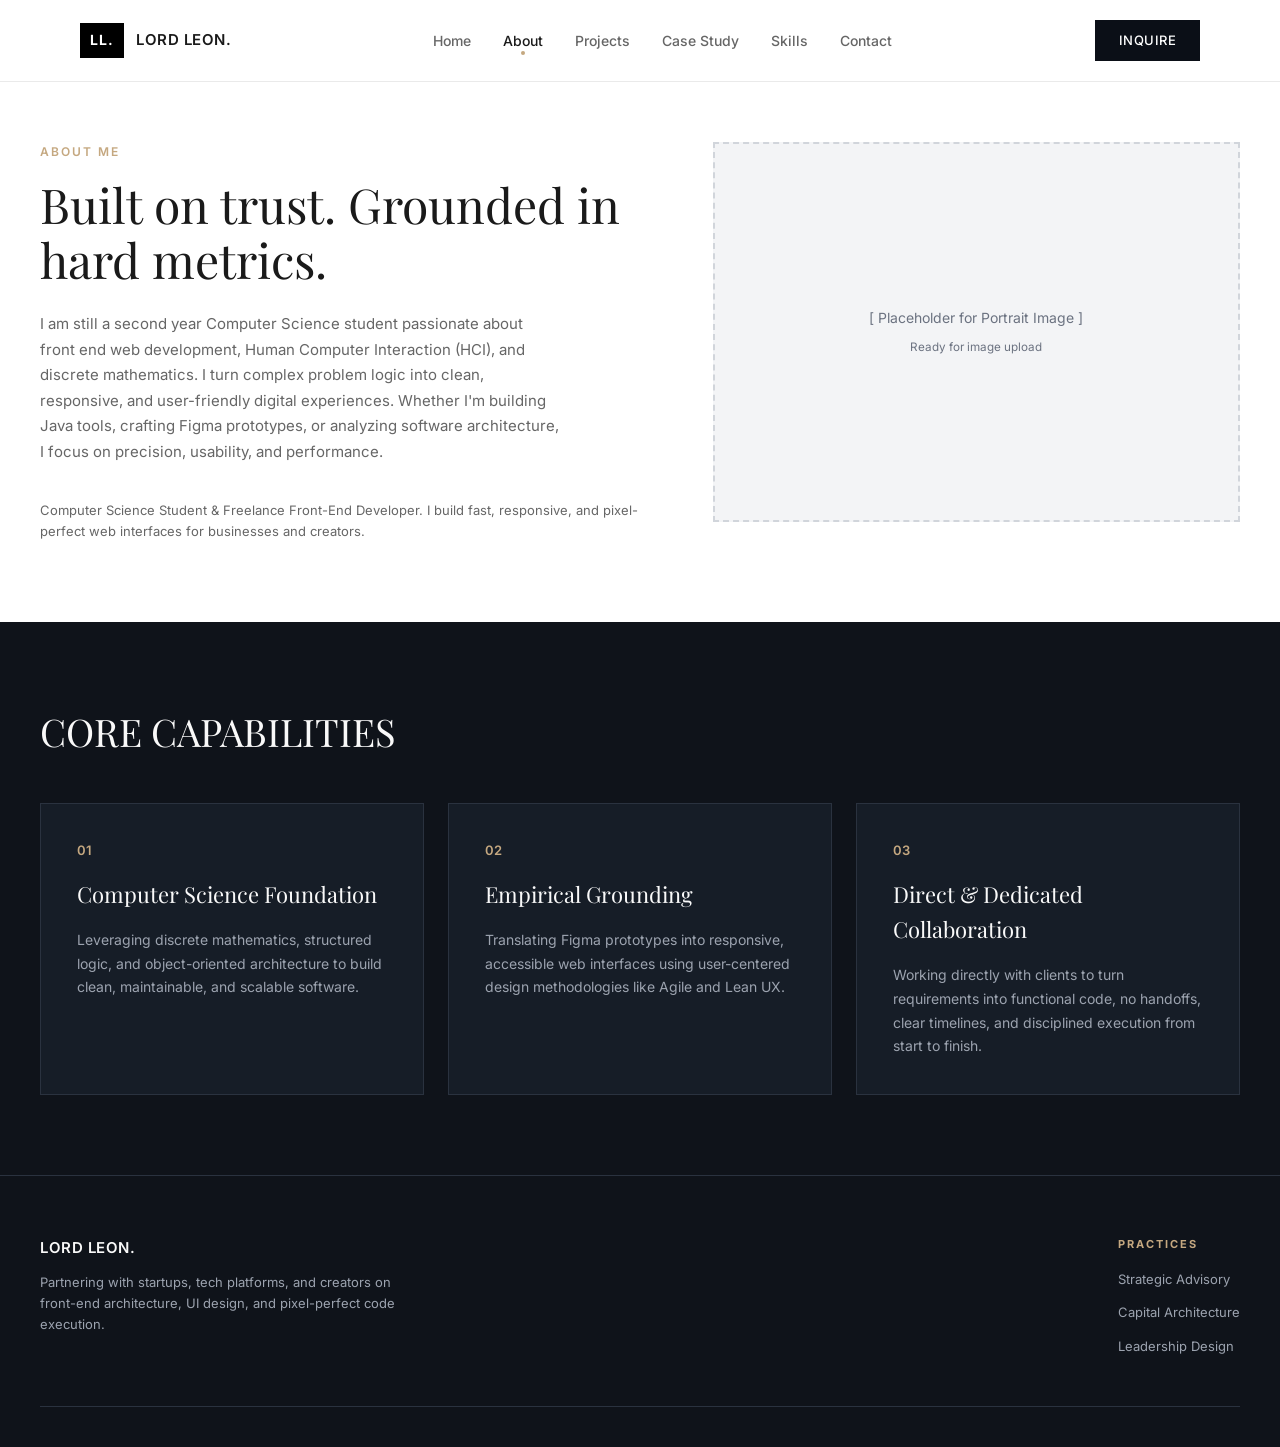
==== about.html @ 317cbf5c "Add files via upload" ====
<!DOCTYPE html>
<html lang="en">
<head>
    <meta charset="UTF-8">
    <meta name="viewport" content="width=device-width, initial-scale=1.0">
    <title>Lord Leon - About</title>
    <link rel="stylesheet" href="styles.css">
    <link href="https://fonts.googleapis.com/css2?family=Inter:wght@400;500;600&family=Playfair+Display:ital,wght@0,400;0,600;1,400&display=swap" rel="stylesheet">
</head>
<body>

    <header class="site-header">
        <div class="nav-container">
            <a href="home.html" class="brand">
                <span class="brand-logo">LL.</span>
                <span class="brand-name">LORD LEON.</span>
            </a>
            <ul class="nav-links">
                <li><a href="home.html">Home</a></li>
                <li><a href="about.html" class="active">About</a></li>
                <li><a href="projects.html">Projects</a></li>
                <li><a href="case-study.html">Case Study</a></li>
                <li><a href="skills.html">Skills</a></li>
                <li><a href="contact.html">Contact</a></li>
            </ul>
            <a href="contact.html" class="inquire-btn">INQUIRE</a>
        </div>
    </header>

    <section class="hero-section" style="background: #FFFFFF; color: var(--text-main);">
        <div class="hero-container" style="align-items: flex-start;">
            <div>
                <p class="hero-subtitle">ABOUT ME</p>
                <h1 class="hero-title" style="color: var(--text-main);">Built on trust. Grounded in hard metrics.</h1>
                <p class="hero-desc" style="color: var(--text-muted);">I am still a second year Computer Science student passionate about front end web development, Human Computer Interaction (HCI), and discrete mathematics. I turn complex problem logic into clean, responsive, and user-friendly digital experiences. Whether I'm building Java tools, crafting Figma prototypes, or analyzing software architecture, I focus on precision, usability, and performance.</p>
                <p style="font-size: 13px; color: var(--text-muted); margin-top: 24px;">Computer Science Student & Freelance Front-End Developer. I build fast, responsive, and pixel-perfect web interfaces for businesses and creators.</p>
            </div>
            <div>
                <div class="hero-image-placeholder" style="background: #F3F4F6; border-color: #D1D5DB; color: #6B7280; height: 380px;">
                    <span>[ Placeholder for Portrait Image ]</span>
                    <small style="margin-top: 8px;">Ready for image upload</small>
                </div>
            </div>
        </div>
    </section>

    <section class="content-section" style="background: var(--bg-dark); color: var(--text-light);">
        <div class="content-container">
            <h2 class="section-title" style="color: var(--text-light);">CORE CAPABILITIES</h2>
            <div class="grid-3">
                <div class="card-dark">
                    <span class="card-number">01</span>
                    <h3>Computer Science Foundation</h3>
                    <p>Leveraging discrete mathematics, structured logic, and object-oriented architecture to build clean, maintainable, and scalable software.</p>
                </div>
                <div class="card-dark">
                    <span class="card-number">02</span>
                    <h3>Empirical Grounding</h3>
                    <p>Translating Figma prototypes into responsive, accessible web interfaces using user-centered design methodologies like Agile and Lean UX.</p>
                </div>
                <div class="card-dark">
                    <span class="card-number">03</span>
                    <h3>Direct & Dedicated Collaboration</h3>
                    <p>Working directly with clients to turn requirements into functional code, no handoffs, clear timelines, and disciplined execution from start to finish.</p>
                </div>
            </div>
        </div>
    </section>

    <footer class="site-footer">
        <div class="footer-container">
            <div class="footer-brand">
                <h4>LORD LEON.</h4>
                <p>Partnering with startups, tech platforms, and creators on front-end architecture, UI design, and pixel-perfect code execution.</p>
            </div>
            <div class="footer-practices">
                <h5>PRACTICES</h5>
                <ul>
                    <li><a href="skills.html">Strategic Advisory</a></li>
                    <li><a href="skills.html">Capital Architecture</a></li>
                    <li><a href="skills.html">Leadership Design</a></li>
                </ul>
            </div>
        </div>
    </footer>

</body>
</html>
---- styles.css ----
*, *::before, *::after {
    box-sizing: border-box;
    margin: 0;
    padding: 0;
}

:root {
    --bg-light: #F9F9F9;
    --bg-dark: #0F131A;
    --bg-card-dark: #161D27;
    --text-main: #1A1A1A;
    --text-muted: #666666;
    --text-light: #F9F9F9;
    --text-gold: #C5A880;
    --border-color: #2A323F;
    --font-serif: "Playfair Display", Georgia, serif;
    --font-sans: "Inter", system-ui, -apple-system, sans-serif;
}

body {
    font-family: var(--font-sans);
    background-color: var(--bg-light);
    color: var(--text-main);
    line-height: 1.6;
    -webkit-font-smoothing: antialiased;
}

header.site-header {
    background: #FFFFFF;
    border-bottom: 1px solid #EAEAEA;
    position: sticky;
    top: 0;
    z-index: 1000;
}

.nav-container {
    max-width: 1200px;
    margin: 0 auto;
    padding: 20px 40px;
    display: flex;
    justify-content: space-between;
    align-items: center;
}

.brand {
    display: flex;
    align-items: center;
    gap: 12px;
    text-decoration: none;
    color: var(--text-main);
}

.brand-logo {
    background: #000000;
    color: #FFFFFF;
    font-weight: 700;
    font-size: 14px;
    padding: 6px 10px;
    letter-spacing: 1px;
}

.brand-name {
    font-weight: 600;
    font-size: 15px;
    letter-spacing: 0.5px;
}

.nav-links {
    display: flex;
    gap: 32px;
    list-style: none;
    align-items: center;
}

.nav-links a {
    text-decoration: none;
    color: var(--text-muted);
    font-size: 14px;
    font-weight: 500;
    transition: color 0.2s;
    position: relative;
    padding-bottom: 4px;
}

.nav-links a:hover,
.nav-links a.active {
    color: var(--text-main);
}

.nav-links a.active::after {
    content: '';
    position: absolute;
    bottom: -2px;
    left: 50%;
    transform: translateX(-50%);
    width: 4px;
    height: 4px;
    background: var(--text-gold);
    border-radius: 50%;
}

.inquire-btn {
    background: #0B0F17;
    color: #FFFFFF;
    padding: 10px 24px;
    font-size: 13px;
    font-weight: 500;
    text-decoration: none;
    letter-spacing: 0.5px;
    transition: background 0.2s;
}

.inquire-btn:hover {
    background: #1F2937;
}

.hero-section {
    background: var(--bg-dark);
    color: var(--text-light);
    padding: 60px 40px 80px 40px;
}

.hero-container {
    max-width: 1200px;
    margin: 0 auto;
    display: grid;
    grid-template-columns: 1.2fr 1fr;
    gap: 40px;
    align-items: center;
}

.hero-subtitle {
    color: var(--text-gold);
    font-size: 12px;
    text-transform: uppercase;
    letter-spacing: 2px;
    margin-bottom: 16px;
    font-weight: 600;
}

.hero-title {
    font-family: var(--font-serif);
    font-size: 48px;
    line-height: 1.15;
    margin-bottom: 24px;
    font-weight: 400;
}

.hero-desc {
    color: #9CA3AF;
    font-size: 15px;
    line-height: 1.7;
    margin-bottom: 36px;
    max-width: 520px;
}

.hero-buttons {
    display: flex;
    gap: 16px;
}

.btn-primary {
    background: transparent;
    border: 1px solid var(--text-gold);
    color: var(--text-light);
    padding: 12px 24px;
    font-size: 13px;
    text-decoration: none;
    transition: all 0.2s;
}

.btn-primary:hover {
    background: var(--text-gold);
    color: var(--bg-dark);
}

.btn-secondary {
    background: transparent;
    border: 1px solid var(--border-color);
    color: var(--text-light);
    padding: 12px 24px;
    font-size: 13px;
    text-decoration: none;
    transition: all 0.2s;
}

.btn-secondary:hover {
    border-color: #666;
}

.hero-image-placeholder {
    width: 100%;
    height: 420px;
    background: #1F2937;
    border: 2px dashed #374151;
    display: flex;
    flex-direction: column;
    align-items: center;
    justify-content: center;
    color: #9CA3AF;
    font-size: 14px;
    text-align: center;
    padding: 20px;
}

.content-section {
    background: var(--bg-light);
    color: var(--text-main);
    padding: 80px 40px;
}

.content-container {
    max-width: 1200px;
    margin: 0 auto;
}

.section-header-top {
    font-size: 12px;
    color: var(--text-gold);
    text-transform: uppercase;
    letter-spacing: 2px;
    margin-bottom: 12px;
    font-weight: 600;
}

.section-title {
    font-family: var(--font-serif);
    font-size: 38px;
    margin-bottom: 24px;
    font-weight: 400;
}

.grid-3 {
    display: grid;
    grid-template-columns: repeat(3, 1fr);
    gap: 24px;
    margin-top: 40px;
}

.grid-2 {
    display: grid;
    grid-template-columns: 1fr 1fr;
    gap: 40px;
    align-items: center;
}

.card-dark {
    background: var(--bg-card-dark);
    color: var(--text-light);
    padding: 36px;
    border: 1px solid var(--border-color);
}

.card-dark h3 {
    font-family: var(--font-serif);
    font-size: 22px;
    margin-bottom: 16px;
    font-weight: 400;
}

.card-dark p {
    color: #9CA3AF;
    font-size: 14px;
    line-height: 1.7;
}

.card-dark .card-number {
    color: var(--text-gold);
    font-size: 13px;
    font-weight: 600;
    margin-bottom: 16px;
    display: block;
}

.project-card {
    background: #FFFFFF;
    border: 1px solid #E5E7EB;
    margin-bottom: 32px;
    display: grid;
    grid-template-columns: 1.2fr 1fr;
    gap: 32px;
    align-items: center;
    padding: 24px;
}

.project-img-placeholder {
    width: 100%;
    height: 260px;
    background: #E5E7EB;
    border: 2px dashed #CBD5E1;
    display: flex;
    align-items: center;
    justify-content: center;
    color: #64748B;
    font-size: 13px;
}

.project-info h3 {
    font-family: var(--font-serif);
    font-size: 24px;
    margin-bottom: 12px;
}

.project-info p {
    color: var(--text-muted);
    font-size: 14px;
    margin-bottom: 20px;
    line-height: 1.6;
}

.link-arrow {
    color: var(--text-main);
    text-decoration: none;
    font-weight: 600;
    font-size: 13px;
    display: inline-flex;
    align-items: center;
    gap: 6px;
}

.link-arrow:hover {
    color: var(--text-gold);
}

.form-group {
    margin-bottom: 20px;
}

.form-group label {
    display: block;
    font-size: 12px;
    color: var(--text-muted);
    margin-bottom: 8s px;
    text-transform: uppercase;
    letter-spacing: 1px;
}

.form-control {
    width: 100%;
    padding: 12px 16px;
    background: #FFFFFF;
    border: 1px solid #D1D5DB;
    font-size: 14px;
    color: var(--text-main);
}

.form-control:focus {
    outline: none;
    border-color: var(--text-main);
}

.submit-btn {
    background: var(--bg-dark);
    color: #FFFFFF;
    border: none;
    padding: 14px 28px;
    font-size: 13px;
    font-weight: 600;
    cursor: pointer;
    width: 100%;
    letter-spacing: 0.5px;
    transition: background 0.2s;
}

.submit-btn:hover {
    background: #1F2937;
}

footer.site-footer {
    background: var(--bg-dark);
    color: var(--text-light);
    padding: 60px 40px 40px 40px;
    border-top: 1px solid var(--border-color);
}

.footer-container {
    max-width: 1200px;
    margin: 0 auto;
    display: flex;
    justify-content: space-between;
    align-items: flex-start;
    padding-bottom: 40px;
    border-bottom: 1px solid var(--border-color);
}

.footer-brand h4 {
    font-size: 15px;
    font-weight: 600;
    margin-bottom: 12px;
    letter-spacing: 0.5px;
}

.footer-brand p {
    color: #9CA3AF;
    font-size: 13px;
    max-width: 360px;
    line-height: 1.6;
}

.footer-practices h5 {
    color: var(--text-gold);
    font-size: 11px;
    text-transform: uppercase;
    letter-spacing: 2px;
    margin-bottom: 12px;
}

.footer-practices ul {
    list-style: none;
}

.footer-practices li {
    margin-bottom: 8px;
}

.footer-practices a {
    color: #9CA3AF;
    text-decoration: none;
    font-size: 13px;
    transition: color 0.2s;
}

.footer-practices a:hover {
    color: #FFFFFF;
}

@media (max-width: 768px) {
    .hero-container, .grid-3, .grid-2, .project-card, .footer-container {
        grid-template-columns: 1fr;
        display: block;
    }
    .nav-links {
        display: none;
    }
    .hero-section, .content-section {
        padding: 40px 20px;
    }
}
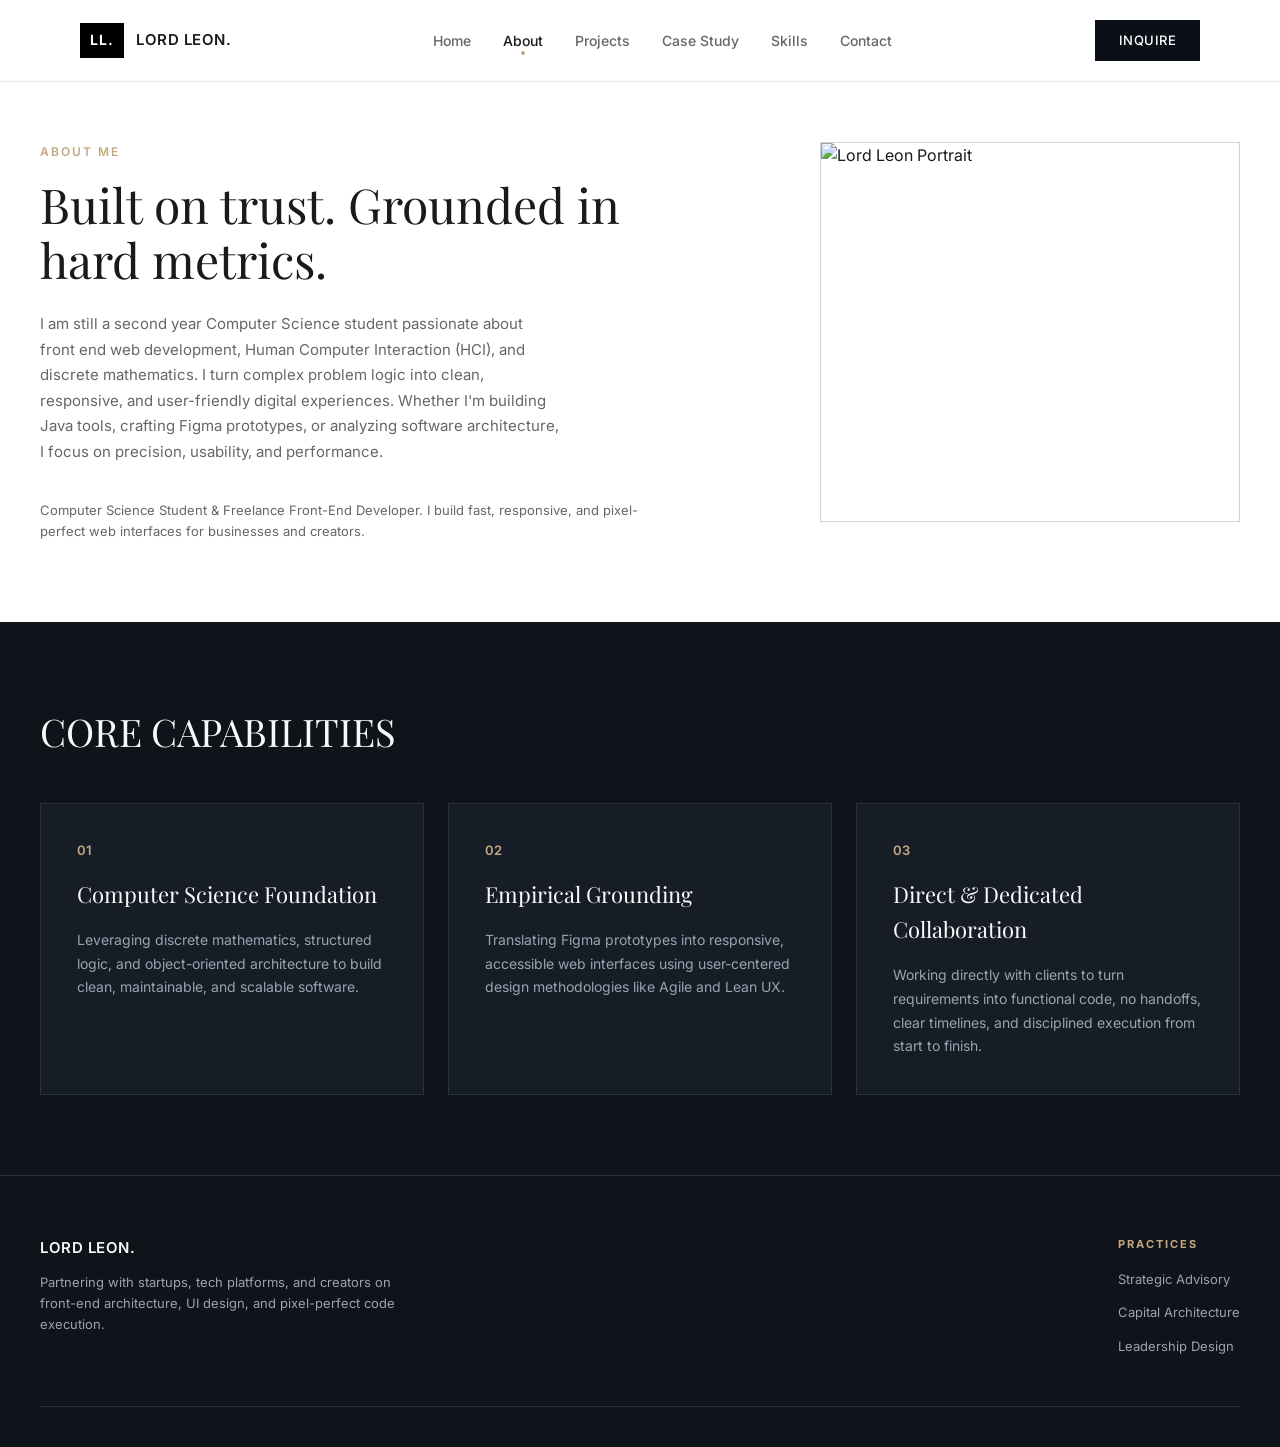
==== commit c2cf71c4: "Add files via upload" ====
--- a/about.html
+++ b/about.html
@@ -36,10 +36,9 @@
                 <p style="font-size: 13px; color: var(--text-muted); margin-top: 24px;">Computer Science Student & Freelance Front-End Developer. I build fast, responsive, and pixel-perfect web interfaces for businesses and creators.</p>
             </div>
             <div>
-                <div class="hero-image-placeholder" style="background: #F3F4F6; border-color: #D1D5DB; color: #6B7280; height: 380px;">
-                    <span>[ Placeholder for Portrait Image ]</span>
-                    <small style="margin-top: 8px;">Ready for image upload</small>
-                </div>
+                <div class="about-portrait-wrapper">
+    <img src="img/about.jpg" alt="Lord Leon Portrait" class="about-portrait-img">
+</div>
             </div>
         </div>
     </section>
--- a/styles.css
+++ b/styles.css
@@ -435,4 +435,76 @@
     .hero-section, .content-section {
         padding: 40px 20px;
     }
+}
+
+.hero-image-wrapper {
+    width: 100%;
+    height: 460px;
+    overflow: hidden;
+    border: 1px solid rgba(255, 255, 255, 0.1);
+}
+
+.hero-portrait-img {
+    width: 100%;
+    height: 100%;
+    object-fit: cover;
+    object-position: center;
+    display: block;
+}
+
+.about-portrait-wrapper {
+    width: 100%;
+    max-width: 420px;
+    height: 380px; 
+    overflow: hidden;
+    border: 1px solid #D1D5DB;
+    margin-left: auto;
+}
+
+.about-portrait-img {
+    width: 100%;
+    height: 100%;
+    object-fit: cover;
+    object-position: top center;
+    display: block;
+}
+.project-card {
+    background: #FFFFFF;
+    border: 1px solid #E5E7EB;
+    margin-bottom: 32px;
+    display: grid;
+    grid-template-columns: 360px 1fr;
+    gap: 32px;
+    align-items: center;
+    padding: 24px;
+}
+
+.project-img-wrapper {
+    width: 360px;
+    height: 240px;
+    overflow: hidden;
+    background: #E5E7EB;
+}
+
+.project-img {
+    width: 100%;
+    height: 100%;
+    object-fit: cover;
+    object-position: center;
+    display: block;
+}
+.casestudy-img-wrapper {
+    width: 100%;
+    height: 220px; 
+    overflow: hidden;
+    border: 1px solid var(--border-color);
+    margin-top: 24px;
+}
+
+.casestudy-img {
+    width: 100%;
+    height: 100%;
+    object-fit: cover;
+    object-position: center;
+    display: block;
 }
